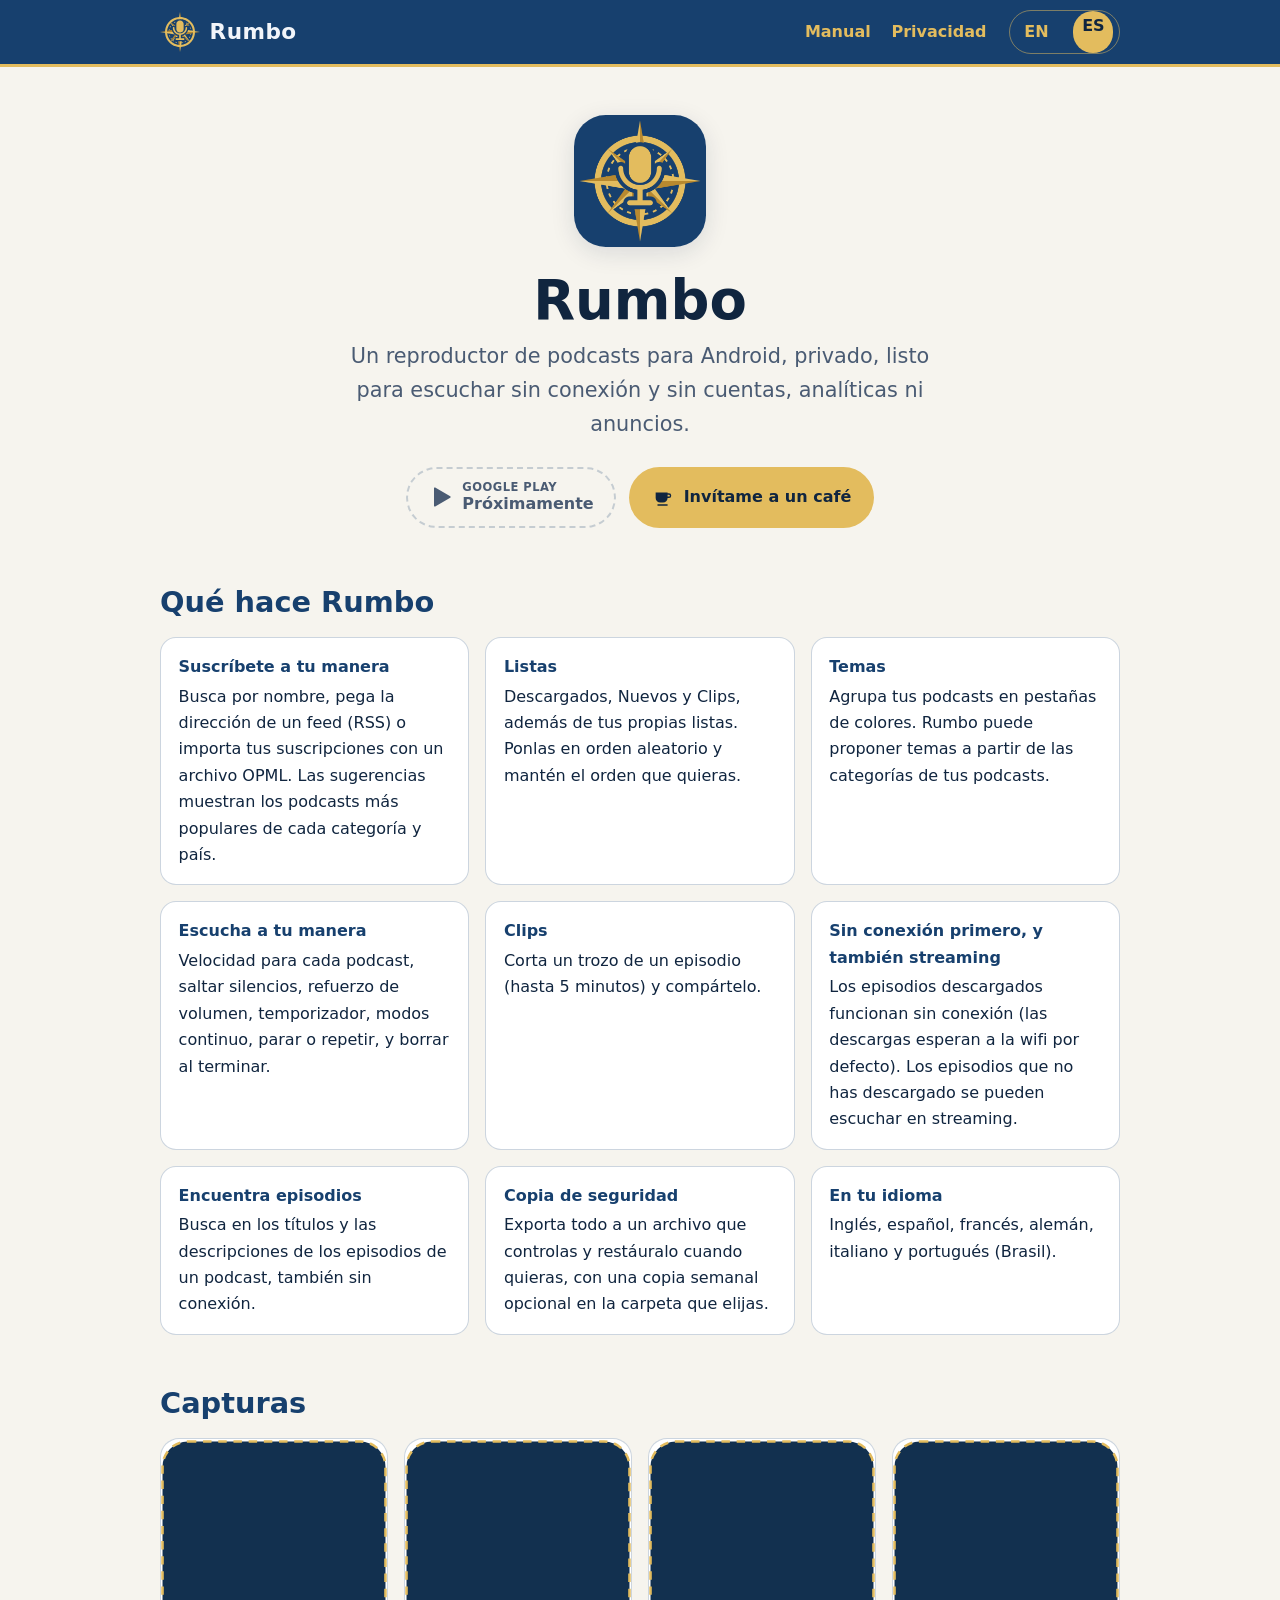
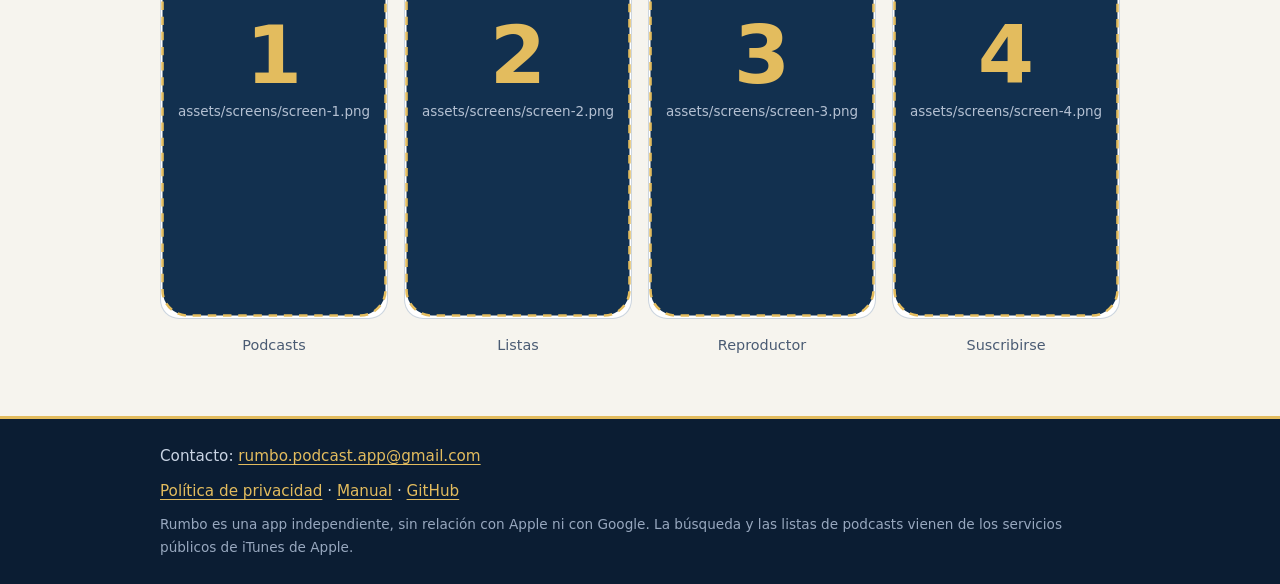
==== es/index.html @ 556ee903 "Rumbo website: home, manual and privacy policy (EN and ES)" ====
<!doctype html>
<html lang="es">
<head>
<meta charset="utf-8">
<meta name="viewport" content="width=device-width, initial-scale=1">
<title>Rumbo – reproductor de podcasts para Android</title>
<meta name="description" content="Rumbo es un reproductor de podcasts para Android, privado, listo para escuchar sin conexión y sin cuentas, analíticas ni anuncios.">
<meta name="theme-color" content="#17406E">
<link rel="canonical" href="https://jmarinlorenzo-hub.github.io/rumbo-web/es/">
<link rel="alternate" hreflang="en" href="https://jmarinlorenzo-hub.github.io/rumbo-web/">
<link rel="alternate" hreflang="es" href="https://jmarinlorenzo-hub.github.io/rumbo-web/es/">
<link rel="alternate" hreflang="x-default" href="https://jmarinlorenzo-hub.github.io/rumbo-web/">
<link rel="icon" type="image/png" href="../assets/icon-512.png">
<link rel="apple-touch-icon" href="../assets/icon-512.png">
<meta property="og:type" content="website">
<meta property="og:title" content="Rumbo – reproductor de podcasts para Android">
<meta property="og:description" content="Privado, listo para escuchar sin conexión, sin cuentas, analíticas ni anuncios.">
<meta property="og:image" content="https://jmarinlorenzo-hub.github.io/rumbo-web/assets/icon-512.png">
<link rel="stylesheet" href="../assets/style.css">
</head>
<body>
<a class="skip" href="#main">Saltar al contenido</a>

<header class="site-header">
  <div class="wrap bar">
    <a class="brand" href="index.html"><img src="../assets/emblem.svg" alt="" width="40" height="40"><span>Rumbo</span></a>
    <nav aria-label="Principal">
      <a href="manual.html">Manual</a>
      <a href="privacy.html">Privacidad</a>
    </nav>
    <nav class="lang" aria-label="Idioma">
      <a href="../index.html" lang="en" hreflang="en">EN</a>
      <a href="index.html" lang="es" hreflang="es" aria-current="page">ES</a>
    </nav>
  </div>
</header>

<main id="main">
  <div class="wrap">

    <section class="hero">
      <img class="icon" src="../assets/icon-512.png" width="132" height="132" alt="Logo de Rumbo: una rosa de los vientos dorada con un micrófono, sobre azul marino">
      <h1>Rumbo</h1>
      <p class="tagline">Un reproductor de podcasts para Android, privado, listo para escuchar sin conexión y sin cuentas, analíticas ni anuncios.</p>
      <div class="actions">
        <button type="button" class="btn btn-play" disabled>
          <svg aria-hidden="true" viewBox="0 0 24 24" width="24" height="24"><path fill="currentColor" d="M5 3.2v17.6a.8.8 0 0 0 1.2.7l15-8.8a.8.8 0 0 0 0-1.4L6.2 2.5A.8.8 0 0 0 5 3.2z"/></svg>
          <span><small>Google Play</small>Próximamente</span>
        </button>
        <a class="btn btn-bmc" href="https://buymeacoffee.com/jmarinlorenzo" rel="noopener">
          <svg aria-hidden="true" viewBox="0 0 24 24" width="22" height="22"><path fill="currentColor" d="M4 7h13v6a5 5 0 0 1-5 5H9a5 5 0 0 1-5-5V7zM17 8h1.5a2.5 2.5 0 0 1 0 5H17v-1.5h1.5a1 1 0 0 0 0-2H17V8zM6 20h11v1.5H6V20z"/></svg>
          Invítame a un café
        </a>
      </div>
    </section>

    <section aria-labelledby="what">
      <h2 id="what">Qué hace Rumbo</h2>
      <ul class="features">
        <li><strong>Suscríbete a tu manera</strong>Busca por nombre, pega la dirección de un feed (RSS) o importa tus suscripciones con un archivo OPML. Las sugerencias muestran los podcasts más populares de cada categoría y país.</li>
        <li><strong>Listas</strong>Descargados, Nuevos y Clips, además de tus propias listas. Ponlas en orden aleatorio y mantén el orden que quieras.</li>
        <li><strong>Temas</strong>Agrupa tus podcasts en pestañas de colores. Rumbo puede proponer temas a partir de las categorías de tus podcasts.</li>
        <li><strong>Escucha a tu manera</strong>Velocidad para cada podcast, saltar silencios, refuerzo de volumen, temporizador, modos continuo, parar o repetir, y borrar al terminar.</li>
        <li><strong>Clips</strong>Corta un trozo de un episodio (hasta 5 minutos) y compártelo.</li>
        <li><strong>Sin conexión primero, y también streaming</strong>Los episodios descargados funcionan sin conexión (las descargas esperan a la wifi por defecto). Los episodios que no has descargado se pueden escuchar en streaming.</li>
        <li><strong>Encuentra episodios</strong>Busca en los títulos y las descripciones de los episodios de un podcast, también sin conexión.</li>
        <li><strong>Copia de seguridad</strong>Exporta todo a un archivo que controlas y restáuralo cuando quieras, con una copia semanal opcional en la carpeta que elijas.</li>
        <li><strong>En tu idioma</strong>Inglés, español, francés, alemán, italiano y portugués (Brasil).</li>
      </ul>
    </section>

    <section aria-labelledby="screens">
      <h2 id="screens">Capturas</h2>
      <ul class="shots">
        <li><figure><img src="../assets/screens/screen-1.placeholder.svg" width="270" height="570" alt="Captura 1 de Rumbo: Podcasts (marcador de posición)" loading="lazy"><figcaption>Podcasts</figcaption></figure></li>
        <li><figure><img src="../assets/screens/screen-2.placeholder.svg" width="270" height="570" alt="Captura 2 de Rumbo: Listas (marcador de posición)" loading="lazy"><figcaption>Listas</figcaption></figure></li>
        <li><figure><img src="../assets/screens/screen-3.placeholder.svg" width="270" height="570" alt="Captura 3 de Rumbo: Reproductor (marcador de posición)" loading="lazy"><figcaption>Reproductor</figcaption></figure></li>
        <li><figure><img src="../assets/screens/screen-4.placeholder.svg" width="270" height="570" alt="Captura 4 de Rumbo: Suscribirse (marcador de posición)" loading="lazy"><figcaption>Suscribirse</figcaption></figure></li>
      </ul>
    </section>

  </div>
</main>

<footer class="site-footer">
  <div class="wrap">
    <p>Contacto: <a href="mailto:rumbo.podcast.app@gmail.com">rumbo.podcast.app@gmail.com</a></p>
    <p><a href="privacy.html">Política de privacidad</a> · <a href="manual.html">Manual</a> · <a href="https://github.com/jmarinlorenzo-hub" rel="noopener">GitHub</a></p>
    <p class="small">Rumbo es una app independiente, sin relación con Apple ni con Google. La búsqueda y las listas de podcasts vienen de los servicios públicos de iTunes de Apple.</p>
  </div>
</footer>
</body>
</html>
---- assets/style.css ----
/* Rumbo website. Navy #17406E and gold #E3BC5E (the logo's colours), dark by default,
   light when the visitor's system asks for it. No frameworks, no scripts. */

:root {
  --navy: #17406e;
  --navy-deep: #0b1d33;
  --gold: #e3bc5e;
  --gold-dark: #b8892f;

  --bg: #0b1d33;
  --surface: #12304f;
  --text: #eef2f8;
  --muted: #b4c0d2;
  --link: #e3bc5e;
  --border: rgba(227, 188, 94, 0.28);
  --shadow: 0 6px 24px rgba(0, 0, 0, 0.35);
  color-scheme: dark light;
}

@media (prefers-color-scheme: light) {
  :root {
    --bg: #f6f4ee;
    --surface: #ffffff;
    --text: #10253f;
    --muted: #4a5b73;
    --link: #17406e;
    --border: rgba(23, 64, 110, 0.22);
    --shadow: 0 6px 24px rgba(16, 37, 63, 0.12);
  }
}

* { box-sizing: border-box; }

html { -webkit-text-size-adjust: 100%; scroll-behavior: smooth; }

body {
  margin: 0;
  background: var(--bg);
  color: var(--text);
  font: 1rem/1.65 system-ui, -apple-system, "Segoe UI", Roboto, "Helvetica Neue", Arial, sans-serif;
}

img, svg { max-width: 100%; height: auto; }

a { color: var(--link); text-underline-offset: 0.18em; }
a:hover { text-decoration-thickness: 2px; }

:focus-visible { outline: 3px solid var(--gold); outline-offset: 3px; border-radius: 4px; }

.wrap { width: 100%; max-width: 62rem; margin: 0 auto; padding: 0 1rem; }

/* ---- Header: always navy, in both colour schemes ---- */
.site-header { background: var(--navy); color: #f2f5fa; border-bottom: 3px solid var(--gold); }
.site-header .bar { display: flex; flex-wrap: wrap; align-items: center; gap: 0.4rem 1.25rem; padding-top: 0.6rem; padding-bottom: 0.6rem; }
.brand { display: inline-flex; align-items: center; gap: 0.6rem; color: #f2f5fa; font-size: 1.35rem; font-weight: 700; letter-spacing: 0.02em; text-decoration: none; margin-right: auto; }
.brand img { width: 40px; height: 40px; }
.site-header nav { display: flex; gap: 0.25rem 1rem; }
.site-header nav a { color: var(--gold); text-decoration: none; padding: 0.5rem 0.15rem; font-weight: 600; }
.site-header nav a:hover { text-decoration: underline; }
.lang { border: 1px solid rgba(227, 188, 94, 0.5); border-radius: 999px; padding: 0 0.35rem; }
.lang a { padding: 0.5rem 0.55rem !important; }
.lang a[aria-current="page"] { color: #10253f; background: var(--gold); border-radius: 999px; padding: 0.15rem 0.55rem !important; text-decoration: none !important; }

/* ---- Hero ---- */
.hero { text-align: center; padding: 3rem 0 2rem; }
.hero .icon { width: 132px; height: 132px; border-radius: 24%; box-shadow: var(--shadow); }
.hero h1 { font-size: clamp(2.2rem, 7vw, 3.4rem); line-height: 1.1; margin: 1rem 0 0.5rem; }
.hero .tagline { font-size: clamp(1.05rem, 3.2vw, 1.3rem); color: var(--muted); max-width: 38rem; margin: 0 auto 1.6rem; }
.actions { display: flex; flex-wrap: wrap; justify-content: center; gap: 0.8rem; }

.btn { display: inline-flex; align-items: center; gap: 0.6rem; min-height: 3rem; padding: 0.7rem 1.3rem; border-radius: 999px; font: inherit; font-weight: 700; text-decoration: none; border: 2px solid transparent; }
.btn svg { flex: none; }
.btn-bmc { background: var(--gold); color: #10253f; }
.btn-bmc:hover { background: #f0cf7e; }
.btn-play { background: transparent; color: var(--muted); border: 2px dashed var(--border); cursor: not-allowed; }
.btn-play small { display: block; font-size: 0.72rem; font-weight: 600; letter-spacing: 0.04em; text-transform: uppercase; line-height: 1.2; }
.btn-play span { text-align: left; line-height: 1.25; }

/* ---- Sections ---- */
section { padding: 1.6rem 0; }
h2 { font-size: clamp(1.4rem, 4.5vw, 1.8rem); line-height: 1.25; margin: 0 0 1rem; color: var(--gold); }
@media (prefers-color-scheme: light) { h2 { color: var(--navy); } }
h3 { font-size: 1.15rem; margin: 1.6rem 0 0.5rem; }

.features { display: grid; gap: 1rem; grid-template-columns: repeat(auto-fit, minmax(16rem, 1fr)); list-style: none; padding: 0; margin: 0; }
.features li { background: var(--surface); border: 1px solid var(--border); border-radius: 1rem; padding: 1rem 1.1rem; }
.features strong { display: block; color: var(--gold); margin-bottom: 0.2rem; }
@media (prefers-color-scheme: light) { .features strong { color: var(--navy); } }

.shots { display: grid; gap: 1rem; grid-template-columns: repeat(auto-fit, minmax(9.5rem, 1fr)); margin: 0; padding: 0; list-style: none; }
.shots figure { margin: 0; text-align: center; }
.shots img { width: 100%; aspect-ratio: 9 / 19; object-fit: cover; border-radius: 1.2rem; border: 1px solid var(--border); background: var(--surface); }
.shots figcaption { color: var(--muted); font-size: 0.9rem; margin-top: 0.4rem; }

/* ---- Document pages (manual, privacy) ---- */
.doc { max-width: 46rem; padding-top: 2rem; padding-bottom: 2.5rem; }
.doc h1 { font-size: clamp(1.9rem, 6vw, 2.6rem); line-height: 1.15; margin: 0 0 0.5rem; }
.doc h2 { margin-top: 2.2rem; scroll-margin-top: 1rem; }
.doc p, .doc ul, .doc ol { margin: 0 0 1rem; }
.doc li { margin-bottom: 0.35rem; }
.lead { color: var(--muted); font-size: 1.1rem; }
.note { background: var(--surface); border-left: 4px solid var(--gold); border-radius: 0.5rem; padding: 0.8rem 1rem; margin: 1rem 0; }
.toc { background: var(--surface); border: 1px solid var(--border); border-radius: 1rem; padding: 1rem 1.2rem; margin: 1.2rem 0 0; }
.toc ol { columns: 2 14rem; column-gap: 2rem; margin: 0; padding-left: 1.3rem; }
.toc li { break-inside: avoid; }
.perms { list-style: none; padding: 0; }
.perms li { background: var(--surface); border: 1px solid var(--border); border-radius: 0.75rem; padding: 0.6rem 0.9rem; }
.perms code { font-weight: 700; word-break: break-all; }
code { font: 0.92em ui-monospace, SFMono-Regular, Menlo, Consolas, monospace; }

/* ---- Footer ---- */
.site-footer { margin-top: 2rem; background: var(--navy-deep); color: #c9d4e4; border-top: 3px solid var(--gold); padding: 1.6rem 0; font-size: 0.95rem; }
.site-footer a { color: var(--gold); }
.site-footer p { margin: 0 0 0.6rem; }
.site-footer .small { color: #98a8bf; font-size: 0.85rem; margin-bottom: 0; }

.skip { position: absolute; left: -999px; top: 0; background: var(--gold); color: #10253f; padding: 0.6rem 1rem; z-index: 10; }
.skip:focus { left: 0; }

@media (max-width: 30rem) {
  .hero { padding-top: 2rem; }
  .btn { width: 100%; justify-content: center; }
  .actions { flex-direction: column; align-items: stretch; }
}

@media print {
  .site-header, .site-footer .actions { display: none; }
  body { background: #fff; color: #000; }
}
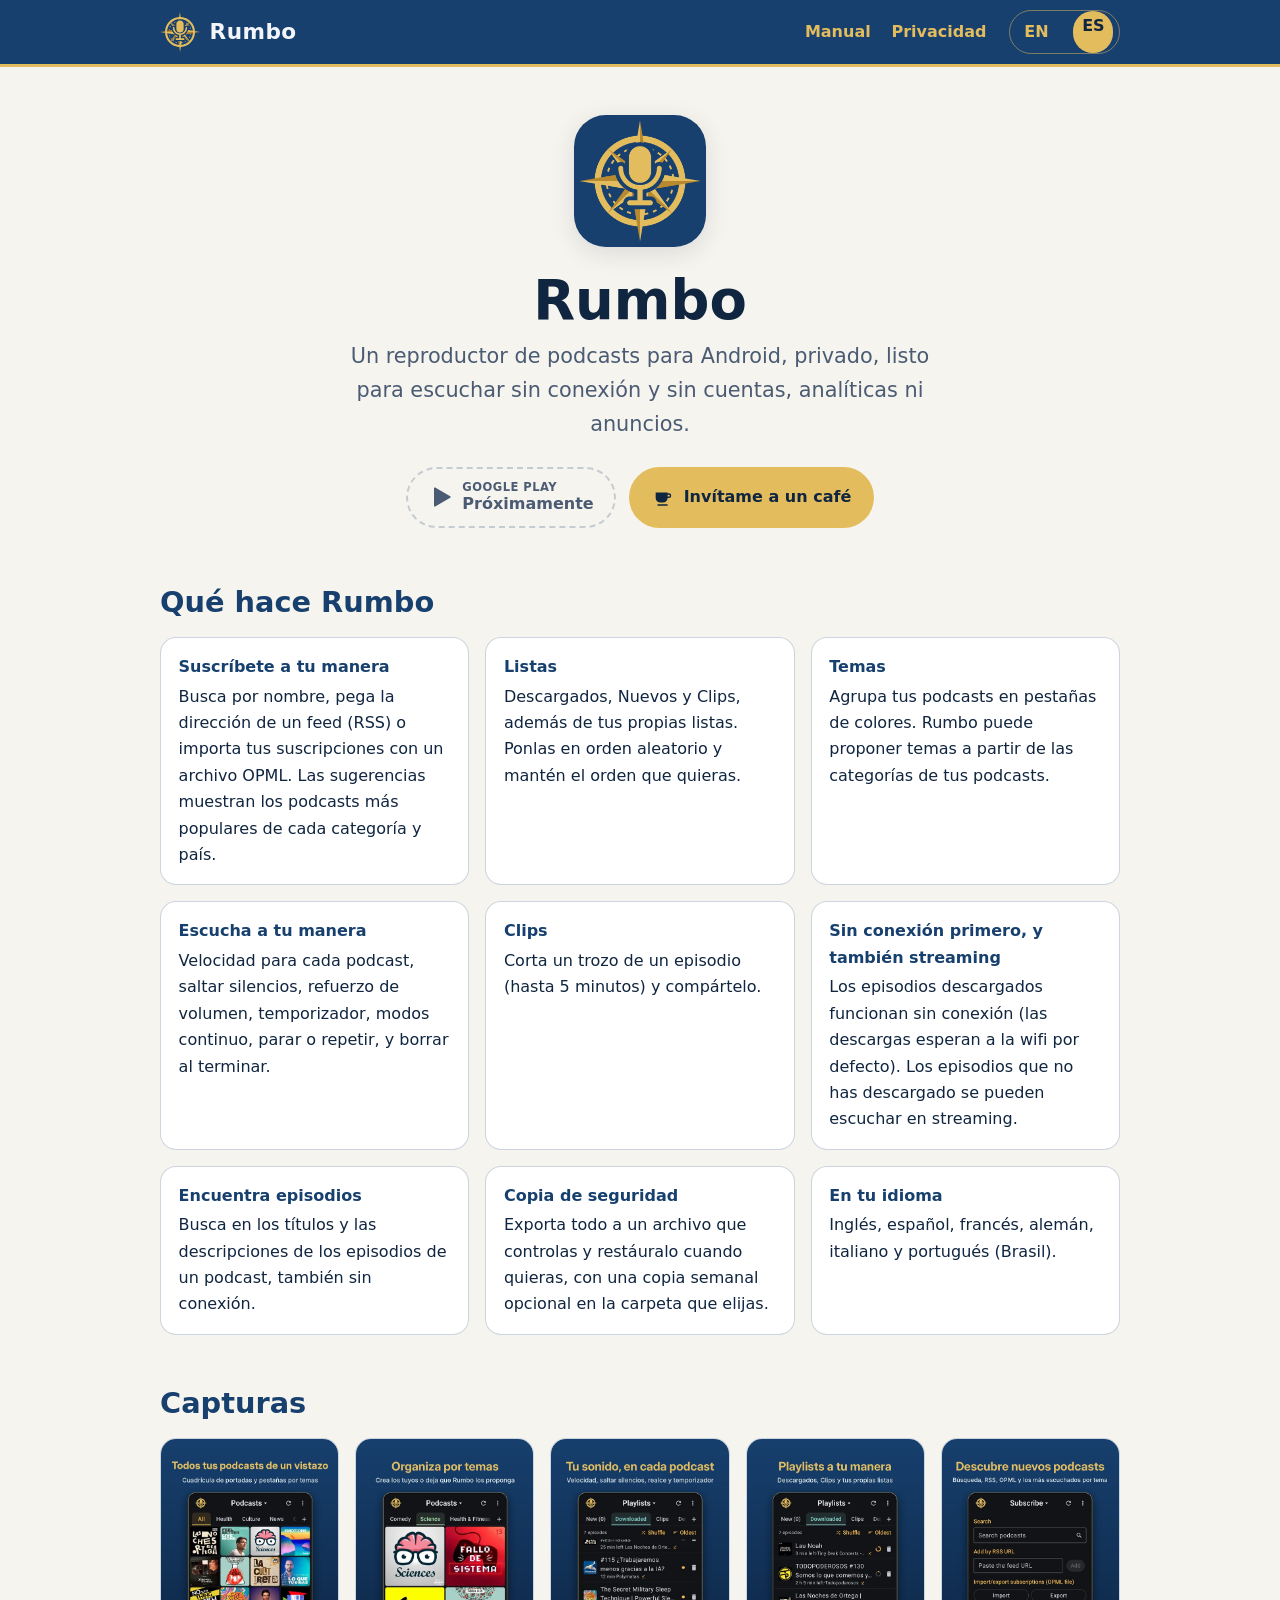
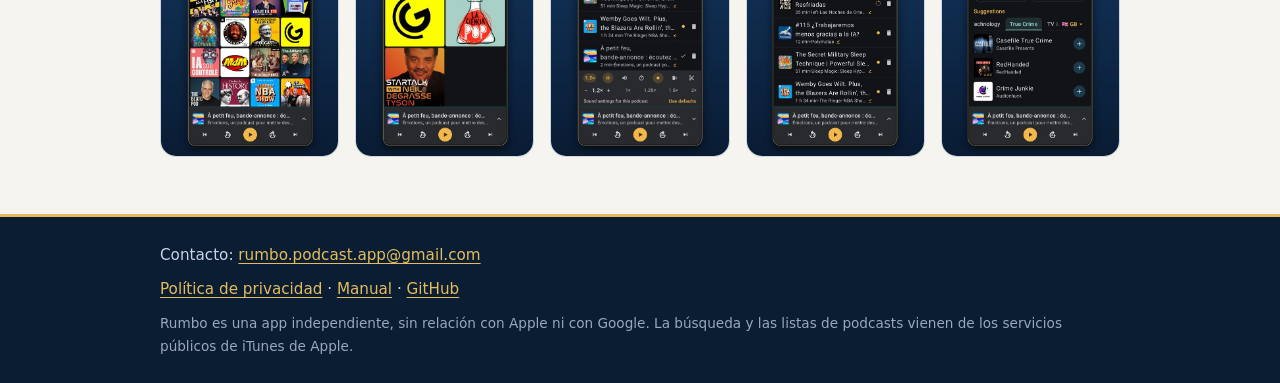
==== commit fdddb6c6: "Home: real screenshots (EN and ES), reduced to 540x960 JPG" ====
--- a/es/index.html
+++ b/es/index.html
@@ -72,10 +72,11 @@
     <section aria-labelledby="screens">
       <h2 id="screens">Capturas</h2>
       <ul class="shots">
-        <li><figure><img src="../assets/screens/screen-1.placeholder.svg" width="270" height="570" alt="Captura 1 de Rumbo: Podcasts (marcador de posición)" loading="lazy"><figcaption>Podcasts</figcaption></figure></li>
-        <li><figure><img src="../assets/screens/screen-2.placeholder.svg" width="270" height="570" alt="Captura 2 de Rumbo: Listas (marcador de posición)" loading="lazy"><figcaption>Listas</figcaption></figure></li>
-        <li><figure><img src="../assets/screens/screen-3.placeholder.svg" width="270" height="570" alt="Captura 3 de Rumbo: Reproductor (marcador de posición)" loading="lazy"><figcaption>Reproductor</figcaption></figure></li>
-        <li><figure><img src="../assets/screens/screen-4.placeholder.svg" width="270" height="570" alt="Captura 4 de Rumbo: Suscribirse (marcador de posición)" loading="lazy"><figcaption>Suscribirse</figcaption></figure></li>
+        <li><img src="../assets/screens/screen-1-es.jpg" width="540" height="960" alt="La pantalla Podcasts: una cuadrícula con las portadas de todos tus podcasts y pestañas por temas" loading="lazy"></li>
+        <li><img src="../assets/screens/screen-2-es.jpg" width="540" height="960" alt="Podcasts organizados por temas: la pestaña de ciencia seleccionada" loading="lazy"></li>
+        <li><img src="../assets/screens/screen-3-es.jpg" width="540" height="960" alt="Opciones del reproductor: velocidad, saltar silencios, refuerzo de volumen y temporizador, para cada podcast" loading="lazy"></li>
+        <li><img src="../assets/screens/screen-4-es.jpg" width="540" height="960" alt="La pantalla Listas mostrando la lista Descargados" loading="lazy"></li>
+        <li><img src="../assets/screens/screen-5-es.jpg" width="540" height="960" alt="La pantalla Suscribirse: búsqueda, dirección RSS, importar y exportar OPML y sugerencias por categoría" loading="lazy"></li>
       </ul>
     </section>
 
--- a/assets/style.css
+++ b/assets/style.css
@@ -88,9 +88,7 @@
 @media (prefers-color-scheme: light) { .features strong { color: var(--navy); } }
 
 .shots { display: grid; gap: 1rem; grid-template-columns: repeat(auto-fit, minmax(9.5rem, 1fr)); margin: 0; padding: 0; list-style: none; }
-.shots figure { margin: 0; text-align: center; }
-.shots img { width: 100%; aspect-ratio: 9 / 19; object-fit: cover; border-radius: 1.2rem; border: 1px solid var(--border); background: var(--surface); }
-.shots figcaption { color: var(--muted); font-size: 0.9rem; margin-top: 0.4rem; }
+.shots img { display: block; width: 100%; height: auto; aspect-ratio: 9 / 16; object-fit: cover; border-radius: 1rem; border: 1px solid var(--border); background: var(--surface); }
 
 /* ---- Document pages (manual, privacy) ---- */
 .doc { max-width: 46rem; padding-top: 2rem; padding-bottom: 2.5rem; }
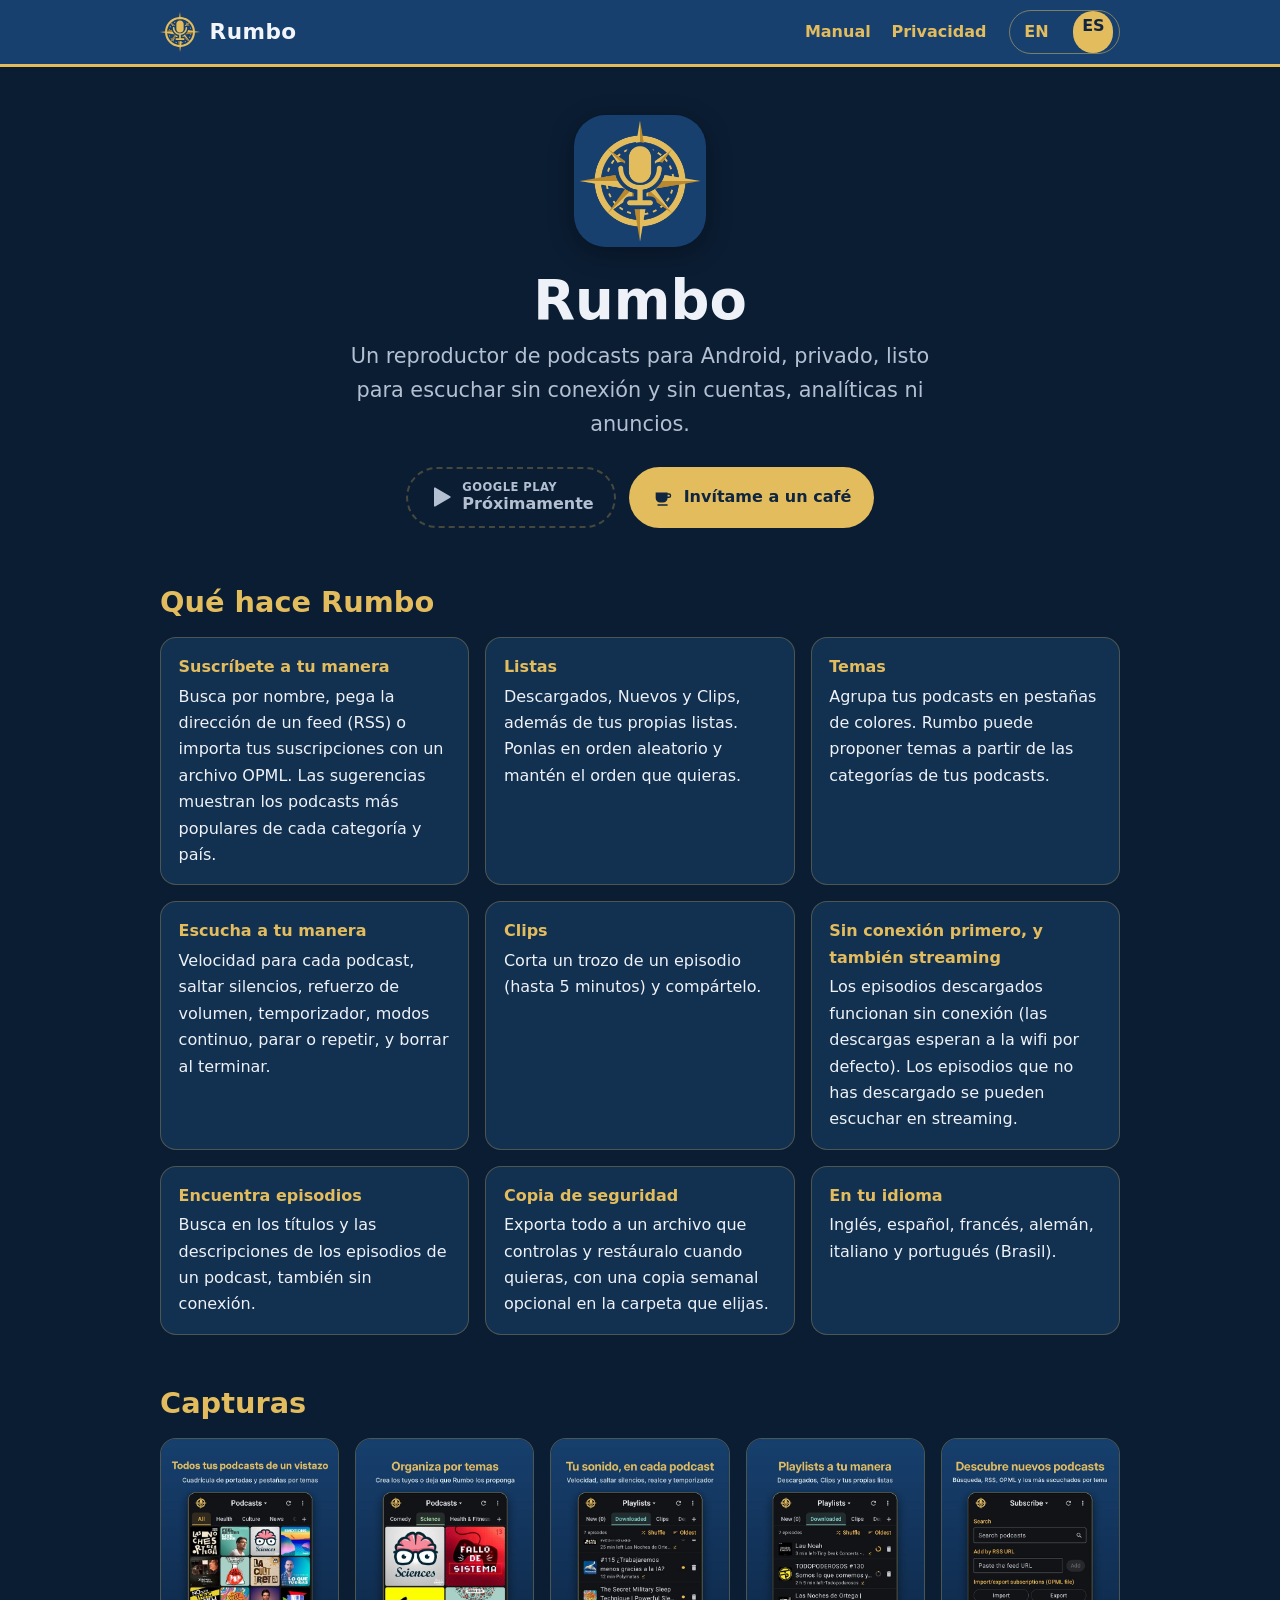
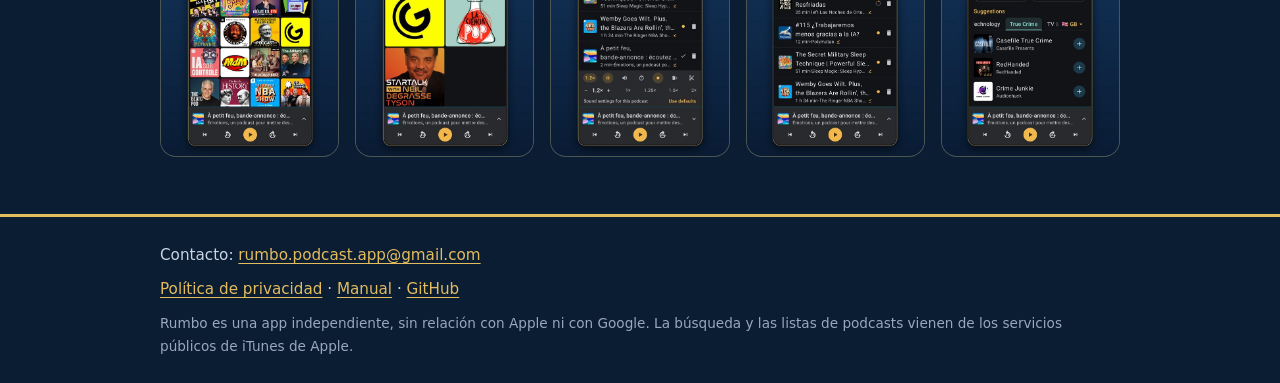
==== commit f569bed0: "Header in one row on phones, screenshots open full size, always-dark theme" ====
--- a/es/index.html
+++ b/es/index.html
@@ -72,11 +72,11 @@
     <section aria-labelledby="screens">
       <h2 id="screens">Capturas</h2>
       <ul class="shots">
-        <li><img src="../assets/screens/screen-1-es.jpg" width="540" height="960" alt="La pantalla Podcasts: una cuadrícula con las portadas de todos tus podcasts y pestañas por temas" loading="lazy"></li>
-        <li><img src="../assets/screens/screen-2-es.jpg" width="540" height="960" alt="Podcasts organizados por temas: la pestaña de ciencia seleccionada" loading="lazy"></li>
-        <li><img src="../assets/screens/screen-3-es.jpg" width="540" height="960" alt="Opciones del reproductor: velocidad, saltar silencios, refuerzo de volumen y temporizador, para cada podcast" loading="lazy"></li>
-        <li><img src="../assets/screens/screen-4-es.jpg" width="540" height="960" alt="La pantalla Listas mostrando la lista Descargados" loading="lazy"></li>
-        <li><img src="../assets/screens/screen-5-es.jpg" width="540" height="960" alt="La pantalla Suscribirse: búsqueda, dirección RSS, importar y exportar OPML y sugerencias por categoría" loading="lazy"></li>
+        <li><a href="../assets/screens/full/screen-1-es.jpg"><img src="../assets/screens/screen-1-es.jpg" width="540" height="960" alt="La pantalla Podcasts: una cuadrícula con las portadas de todos tus podcasts y pestañas por temas (abrir a tamaño completo)" loading="lazy"></a></li>
+        <li><a href="../assets/screens/full/screen-2-es.jpg"><img src="../assets/screens/screen-2-es.jpg" width="540" height="960" alt="Podcasts organizados por temas: la pestaña de ciencia seleccionada (abrir a tamaño completo)" loading="lazy"></a></li>
+        <li><a href="../assets/screens/full/screen-3-es.jpg"><img src="../assets/screens/screen-3-es.jpg" width="540" height="960" alt="Opciones del reproductor: velocidad, saltar silencios, refuerzo de volumen y temporizador, para cada podcast (abrir a tamaño completo)" loading="lazy"></a></li>
+        <li><a href="../assets/screens/full/screen-4-es.jpg"><img src="../assets/screens/screen-4-es.jpg" width="540" height="960" alt="La pantalla Listas mostrando la lista Descargados (abrir a tamaño completo)" loading="lazy"></a></li>
+        <li><a href="../assets/screens/full/screen-5-es.jpg"><img src="../assets/screens/screen-5-es.jpg" width="540" height="960" alt="La pantalla Suscribirse: búsqueda, dirección RSS, importar y exportar OPML y sugerencias por categoría (abrir a tamaño completo)" loading="lazy"></a></li>
       </ul>
     </section>
 
--- a/assets/style.css
+++ b/assets/style.css
@@ -1,5 +1,5 @@
-/* Rumbo website. Navy #17406E and gold #E3BC5E (the logo's colours), dark by default,
-   light when the visitor's system asks for it. No frameworks, no scripts. */
+/* Rumbo website. Navy #17406E and gold #E3BC5E (the logo's colours), always dark like the
+   app. No frameworks, no scripts. */
 
 :root {
   --navy: #17406e;
@@ -14,19 +14,7 @@
   --link: #e3bc5e;
   --border: rgba(227, 188, 94, 0.28);
   --shadow: 0 6px 24px rgba(0, 0, 0, 0.35);
-  color-scheme: dark light;
-}
-
-@media (prefers-color-scheme: light) {
-  :root {
-    --bg: #f6f4ee;
-    --surface: #ffffff;
-    --text: #10253f;
-    --muted: #4a5b73;
-    --link: #17406e;
-    --border: rgba(23, 64, 110, 0.22);
-    --shadow: 0 6px 24px rgba(16, 37, 63, 0.12);
-  }
+  color-scheme: dark;
 }
 
 * { box-sizing: border-box; }
@@ -51,7 +39,8 @@
 
 /* ---- Header: always navy, in both colour schemes ---- */
 .site-header { background: var(--navy); color: #f2f5fa; border-bottom: 3px solid var(--gold); }
-.site-header .bar { display: flex; flex-wrap: wrap; align-items: center; gap: 0.4rem 1.25rem; padding-top: 0.6rem; padding-bottom: 0.6rem; }
+/* One row, also on phones: brand on the left, Manual, Privacy and the language switch on the right. */
+.site-header .bar { display: flex; flex-wrap: nowrap; align-items: center; gap: 0.4rem 1.25rem; padding-top: 0.6rem; padding-bottom: 0.6rem; }
 .brand { display: inline-flex; align-items: center; gap: 0.6rem; color: #f2f5fa; font-size: 1.35rem; font-weight: 700; letter-spacing: 0.02em; text-decoration: none; margin-right: auto; }
 .brand img { width: 40px; height: 40px; }
 .site-header nav { display: flex; gap: 0.25rem 1rem; }
@@ -79,15 +68,14 @@
 /* ---- Sections ---- */
 section { padding: 1.6rem 0; }
 h2 { font-size: clamp(1.4rem, 4.5vw, 1.8rem); line-height: 1.25; margin: 0 0 1rem; color: var(--gold); }
-@media (prefers-color-scheme: light) { h2 { color: var(--navy); } }
 h3 { font-size: 1.15rem; margin: 1.6rem 0 0.5rem; }
 
 .features { display: grid; gap: 1rem; grid-template-columns: repeat(auto-fit, minmax(16rem, 1fr)); list-style: none; padding: 0; margin: 0; }
 .features li { background: var(--surface); border: 1px solid var(--border); border-radius: 1rem; padding: 1rem 1.1rem; }
 .features strong { display: block; color: var(--gold); margin-bottom: 0.2rem; }
-@media (prefers-color-scheme: light) { .features strong { color: var(--navy); } }
 
 .shots { display: grid; gap: 1rem; grid-template-columns: repeat(auto-fit, minmax(9.5rem, 1fr)); margin: 0; padding: 0; list-style: none; }
+.shots a { display: block; cursor: zoom-in; border-radius: 1rem; }
 .shots img { display: block; width: 100%; height: auto; aspect-ratio: 9 / 16; object-fit: cover; border-radius: 1rem; border: 1px solid var(--border); background: var(--surface); }
 
 /* ---- Document pages (manual, privacy) ---- */
@@ -116,9 +104,24 @@
 .skip:focus { left: 0; }
 
 @media (max-width: 30rem) {
+  /* Compact header so everything stays in one row on a 360 px phone. */
+  .site-header .bar { gap: 0.25rem 0.5rem; }
+  .brand { font-size: 1.1rem; gap: 0.4rem; }
+  .brand img { width: 32px; height: 32px; }
+  .site-header nav { gap: 0.1rem 0.5rem; }
+  .site-header nav a { font-size: 0.95rem; padding: 0.5rem 0.1rem; }
+  .lang { padding: 0 0.2rem; }
+  .lang a { padding: 0.5rem 0.4rem !important; }
+  .lang a[aria-current="page"] { padding: 0.15rem 0.45rem !important; }
+
   .hero { padding-top: 2rem; }
   .btn { width: 100%; justify-content: center; }
   .actions { flex-direction: column; align-items: stretch; }
+}
+
+/* Very narrow phones (320 px): the name goes, the emblem stays. */
+@media (max-width: 21rem) {
+  .brand span { display: none; }
 }
 
 @media print {
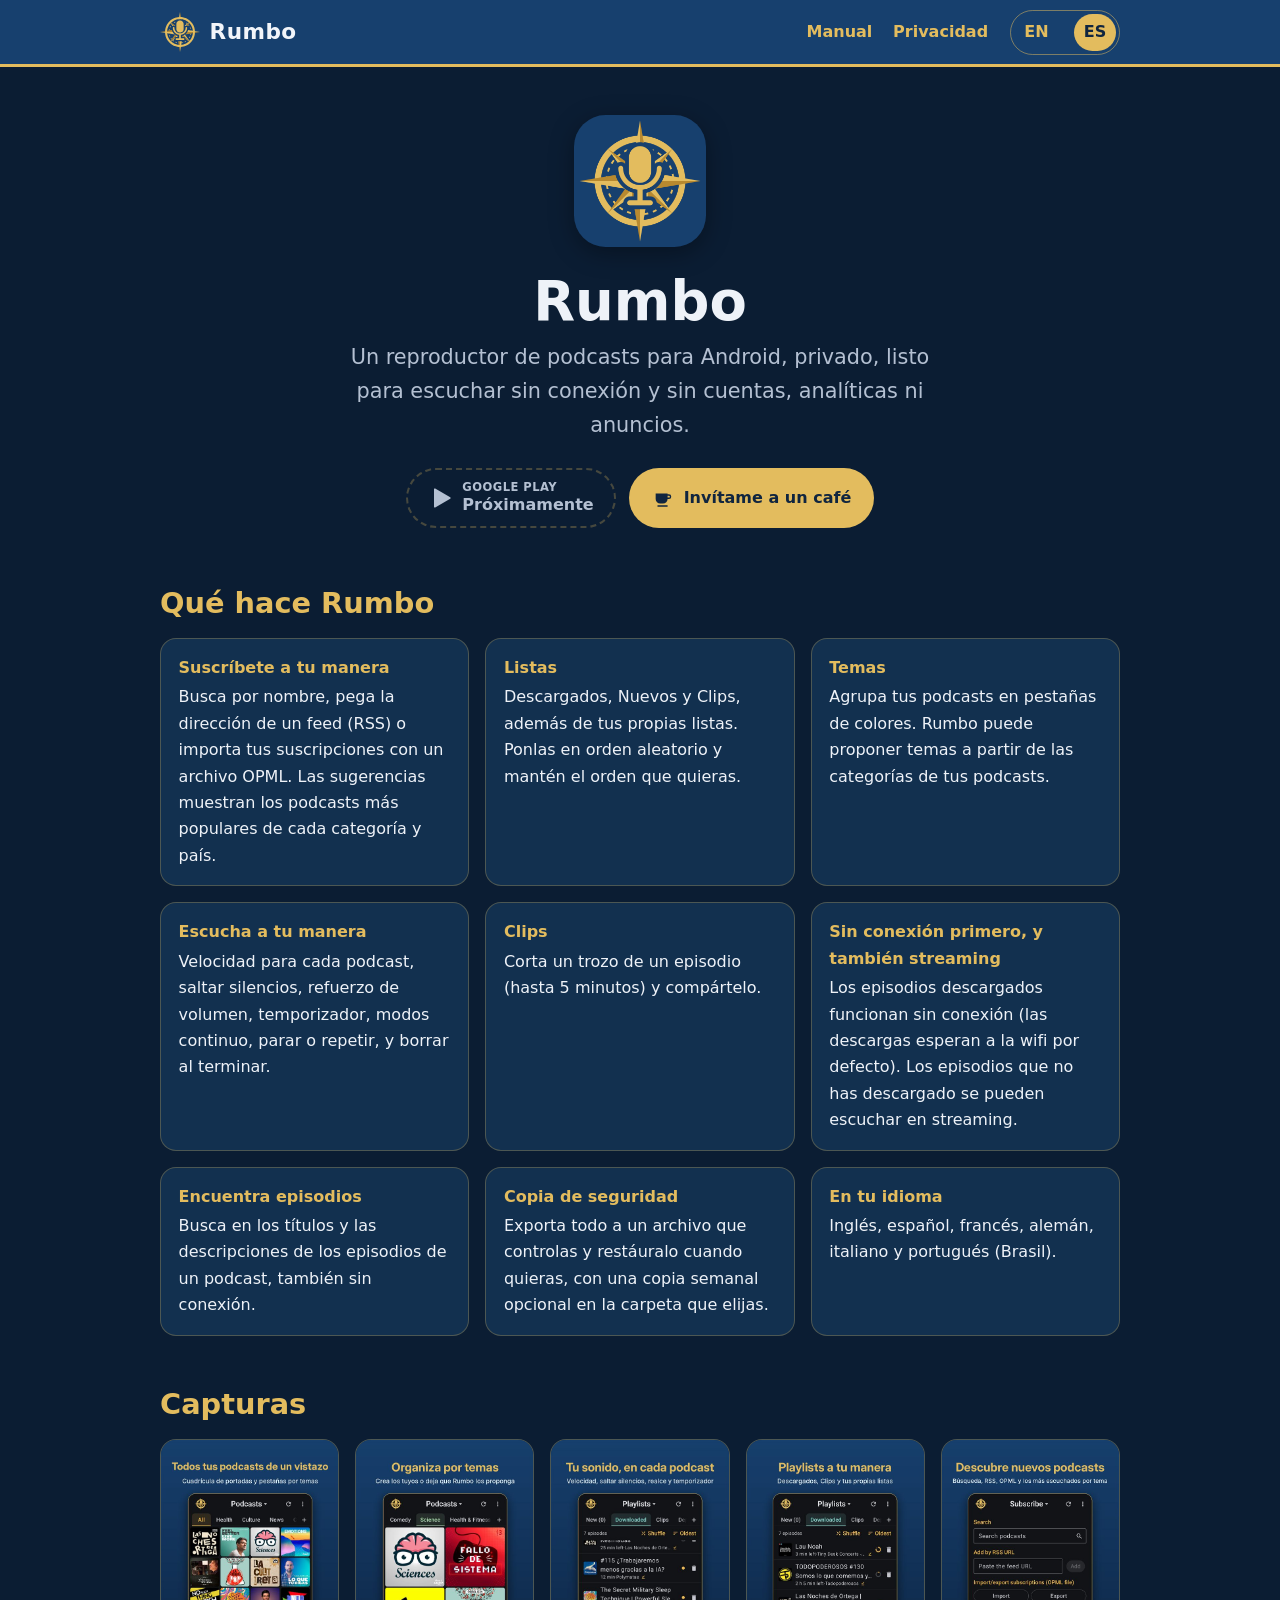
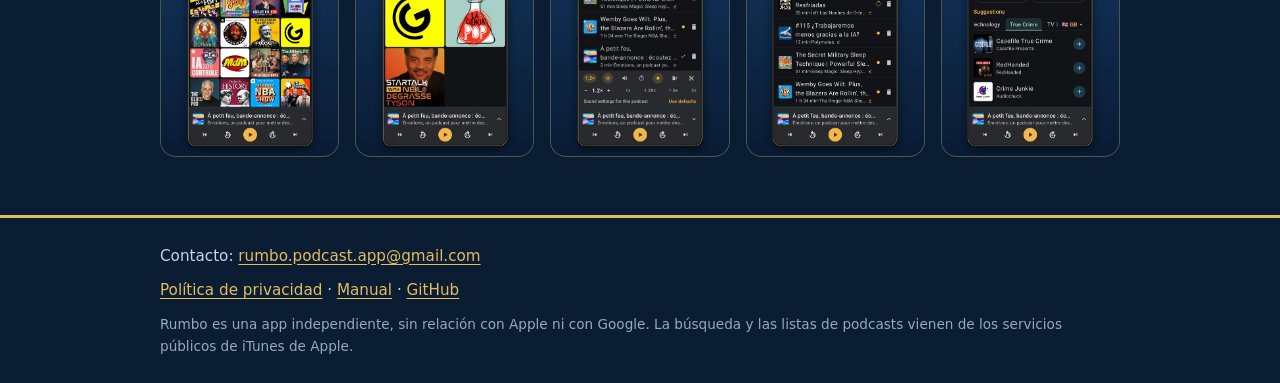
==== commit 46315ce9: "Fix description meta tag formatting in index.html" ====
--- a/es/index.html
+++ b/es/index.html
@@ -4,7 +4,7 @@
 <meta charset="utf-8">
 <meta name="viewport" content="width=device-width, initial-scale=1">
 <title>Rumbo – reproductor de podcasts para Android</title>
-<meta name="description" content="Rumbo es un reproductor de podcasts para Android, privado, listo para escuchar sin conexión y sin cuentas, analíticas ni anuncios.">
+<meta name="description" content="Rumbo es un reproductor de podcasts para Android, privado, listo para escuchar sin conexión y sin cuentas, ni analíticas ni anuncios.">
 <meta name="theme-color" content="#17406E">
 <link rel="canonical" href="https://jmarinlorenzo-hub.github.io/rumbo-web/es/">
 <link rel="alternate" hreflang="en" href="https://jmarinlorenzo-hub.github.io/rumbo-web/">
--- a/assets/style.css
+++ b/assets/style.css
@@ -46,9 +46,11 @@
 .site-header nav { display: flex; gap: 0.25rem 1rem; }
 .site-header nav a { color: var(--gold); text-decoration: none; padding: 0.5rem 0.15rem; font-weight: 600; }
 .site-header nav a:hover { text-decoration: underline; }
-.lang { border: 1px solid rgba(227, 188, 94, 0.5); border-radius: 999px; padding: 0 0.35rem; }
-.lang a { padding: 0.5rem 0.55rem !important; }
-.lang a[aria-current="page"] { color: #10253f; background: var(--gold); border-radius: 999px; padding: 0.15rem 0.55rem !important; text-decoration: none !important; }
+/* Language pill: every link is a flex box with the same height, so EN and ES (active or not)
+   are centred vertically. */
+.lang { display: flex; align-items: center; gap: 0.15rem; border: 1px solid rgba(227, 188, 94, 0.5); border-radius: 999px; padding: 0.2rem; }
+.lang a { display: inline-flex; align-items: center; justify-content: center; min-height: 2.3rem; min-width: 2.5rem; padding: 0 0.6rem !important; line-height: 1; border-radius: 999px; }
+.lang a[aria-current="page"] { color: #10253f; background: var(--gold); text-decoration: none !important; }
 
 /* ---- Hero ---- */
 .hero { text-align: center; padding: 3rem 0 2rem; }
@@ -110,17 +112,17 @@
   .brand img { width: 32px; height: 32px; }
   .site-header nav { gap: 0.1rem 0.5rem; }
   .site-header nav a { font-size: 0.95rem; padding: 0.5rem 0.1rem; }
-  .lang { padding: 0 0.2rem; }
-  .lang a { padding: 0.5rem 0.4rem !important; }
-  .lang a[aria-current="page"] { padding: 0.15rem 0.45rem !important; }
+  .lang { padding: 0.15rem; }
+  .lang a { min-height: 2.2rem; min-width: 2.1rem; padding: 0 0.4rem !important; }
 
   .hero { padding-top: 2rem; }
   .btn { width: 100%; justify-content: center; }
   .actions { flex-direction: column; align-items: stretch; }
 }
 
-/* Very narrow phones (320 px): the name goes, the emblem stays. */
-@media (max-width: 21rem) {
+/* Under 400 px (a 360 px phone included): the name goes, the emblem stays, so the brand
+   never touches "Manual". */
+@media (max-width: 25rem) {
   .brand span { display: none; }
 }
 
